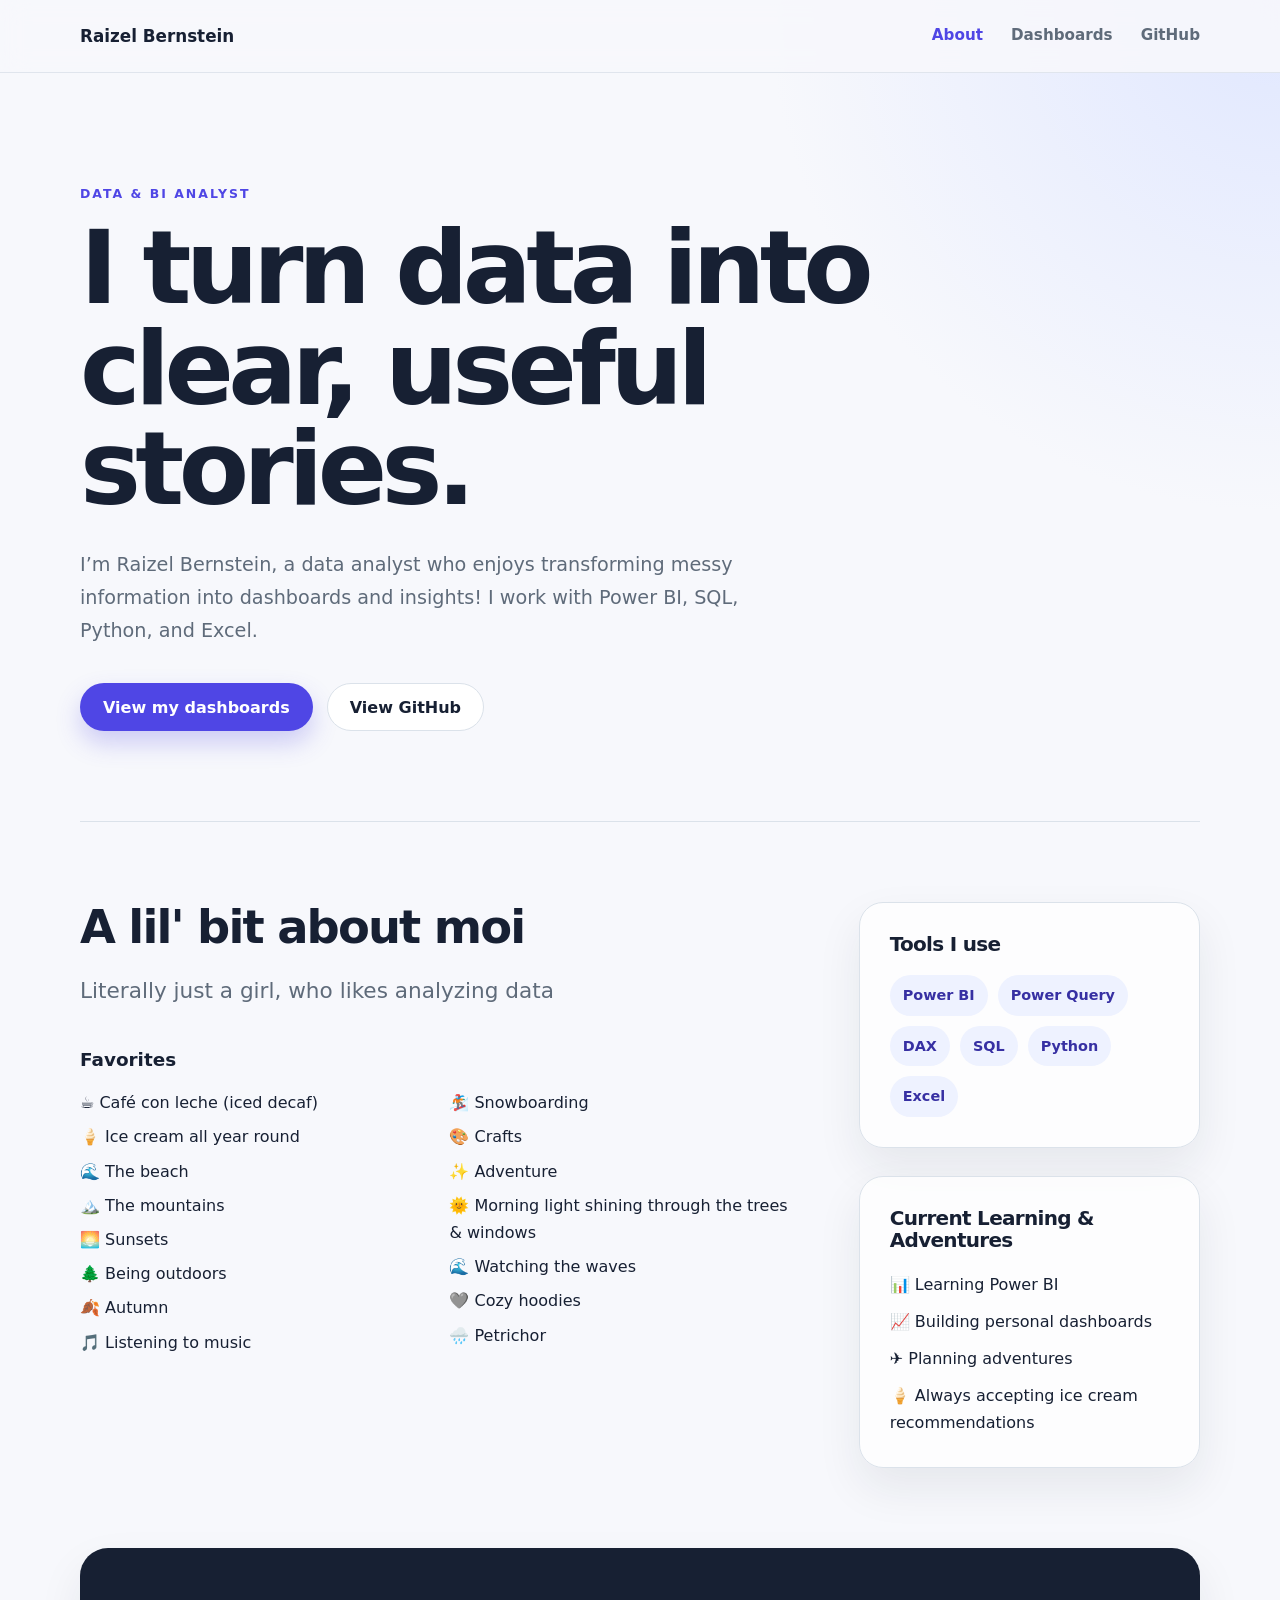
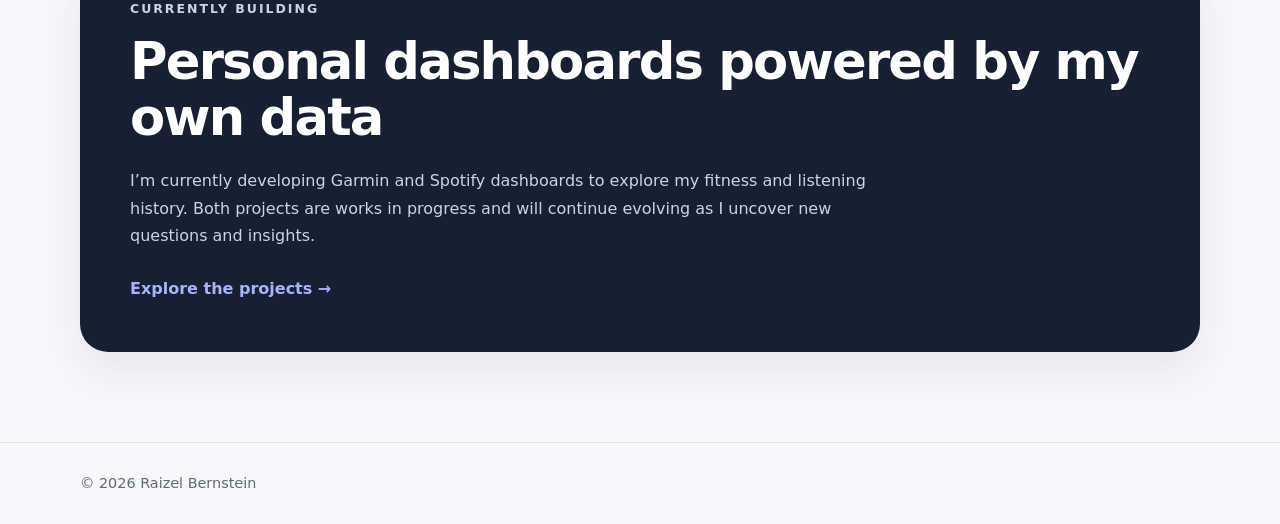
==== index.html @ 5e297c89 "cafe con leche iced decaf" ====
<!DOCTYPE html>
<html lang="en">
<head>
  <meta charset="UTF-8">
  <meta name="viewport" content="width=device-width, initial-scale=1.0">
  <meta name="description" content="Portfolio of Raizel Bernstein, a Data and BI Analyst.">
  <title>Raizel Bernstein | Data Analyst</title>
  <link rel="stylesheet" href="styles.css">
</head>

<body>
  <header class="site-header">
    <nav class="container navigation" aria-label="Main navigation">
      <a class="brand" href="index.html">Raizel Bernstein</a>

      <div class="nav-links">
        <a class="active" href="index.html">About</a>
        <a href="dashboards.html">Dashboards</a>
        <a href="https://github.com/raizelistaken" target="_blank" rel="noopener">
          GitHub
        </a>
      </div>
    </nav>
  </header>

  <main>
    <section class="container hero">
      <p class="eyebrow">DATA &amp; BI ANALYST</p>

      <h1>I turn data into clear, useful stories.</h1>

      <p class="hero-text">
        I’m Raizel Bernstein, a data analyst who enjoys transforming messy
        information into dashboards and insights!
        I work with Power BI, SQL, Python, and Excel.
      </p>

      <div class="button-group">
        <a class="button primary" href="dashboards.html">View my dashboards</a>
        <a class="button secondary"
           href="https://github.com/raizelistaken"
           target="_blank"
           rel="noopener">
          View GitHub
        </a>
      </div>
    </section>

    <section class="container about-grid">
<div>
  <p class="section-label">A lil' bit about moi</p>

  <p class="about-intro">
    Literally just a girl, who likes analyzing data 
  </p>

  <h3 class="favorites-title">Favorites</h3>

  <ul class="favorites-list">
    <li>☕ Café con leche (iced decaf)</li>
    <li>🍦 Ice cream all year round</li>
    <li>🌊 The beach</li>
    <li>🏔️ The mountains</li>
    <li>🌅 Sunsets</li>
    <li>🌲 Being outdoors</li>
    <li>🍂 Autumn</li>
    <li>🎵 Listening to music</li>
    <li>🏂 Snowboarding</li>
    <li>🎨 Crafts</li>
    <li>✨ Adventure</li>
    <li>🌞 Morning light shining through the trees &amp; windows</li>
    <li>🌊 Watching the waves</li>
    <li>🩶 Cozy hoodies</li>
    <li>🌧️ Petrichor</li>
  </ul>
</div>

      <div class="about-sidebar">

  <aside class="skills-card">
    <h2>Tools I use</h2>

    <div class="skill-list">
      <span>Power BI</span>
      <span>Power Query</span>
      <span>DAX</span>
      <span>SQL</span>
      <span>Python</span>
      <span>Excel</span>
    </div>
  </aside>

  <aside class="skills-card">
    <h2>Current Learning &amp; Adventures</h2>

    <ul class="current-list">
      <li>📊 Learning Power BI</li>
      <li>📈 Building personal dashboards</li>
      <li>✈️ Planning adventures</li>
      <li>🍦 Always accepting ice cream recommendations</li>
    </ul>
  </aside>

</div>
    </section>

    <section class="container current-work">
      <p class="section-label">CURRENTLY BUILDING</p>
      <h2>Personal dashboards powered by my own data</h2>

      <p>
        I’m currently developing Garmin and Spotify dashboards to explore my
        fitness and listening history. Both projects are works in progress and
        will continue evolving as I uncover new questions and insights.
      </p>

      <a class="text-link" href="dashboards.html">
        Explore the projects →
      </a>
    </section>
  </main>

  <footer>
    <div class="container">
      <p>© 2026 Raizel Bernstein</p>
    </div>
  </footer>
</body>
</html>
---- styles.css ----
:root {
  --background: #f7f8fc;
  --surface: #ffffff;
  --text: #172033;
  --muted: #5f6b7a;
  --accent: #4f46e5;
  --accent-dark: #3730a3;
  --accent-soft: #eef2ff;
  --border: #dbe2ea;
  --shadow: 0 20px 45px rgba(23, 32, 51, 0.08);
}

* {
  box-sizing: border-box;
}

html {
  scroll-behavior: smooth;
}

body {
  margin: 0;
  color: var(--text);
  background:
    radial-gradient(circle at top right, #e0e7ff 0, transparent 32rem),
    var(--background);
  font-family:
    Inter, ui-sans-serif, system-ui, -apple-system, BlinkMacSystemFont,
    "Segoe UI", sans-serif;
  line-height: 1.7;
}

a {
  color: inherit;
}

.container {
  width: min(1120px, calc(100% - 40px));
  margin: 0 auto;
}

/* Navigation */

.site-header {
  position: sticky;
  top: 0;
  z-index: 10;
  border-bottom: 1px solid rgba(219, 226, 234, 0.8);
  background: rgba(247, 248, 252, 0.88);
  backdrop-filter: blur(14px);
}

.navigation {
  display: flex;
  align-items: center;
  justify-content: space-between;
  min-height: 72px;
}

.brand {
  color: var(--text);
  font-size: 1.05rem;
  font-weight: 750;
  text-decoration: none;
}

.nav-links {
  display: flex;
  align-items: center;
  gap: 28px;
}

.nav-links a {
  color: var(--muted);
  font-size: 0.95rem;
  font-weight: 650;
  text-decoration: none;
}

.nav-links a:hover,
.nav-links a.active {
  color: var(--accent);
}

/* Hero */

.hero {
  padding: 110px 0 90px;
}

.eyebrow,
.section-label {
  margin: 0 0 14px;
  color: var(--accent);
  font-size: 0.78rem;
  font-weight: 800;
  letter-spacing: 0.16em;
}

.hero h1 {
  max-width: 900px;
  margin: 0;
  font-size: clamp(3rem, 8vw, 6.4rem);
  line-height: 0.98;
  letter-spacing: -0.055em;
}

.hero-text {
  max-width: 700px;
  margin: 30px 0 0;
  color: var(--muted);
  font-size: 1.2rem;
}

.button-group {
  display: flex;
  flex-wrap: wrap;
  gap: 14px;
  margin-top: 36px;
}

.button {
  display: inline-flex;
  align-items: center;
  justify-content: center;
  min-height: 48px;
  padding: 0 22px;
  border: 1px solid transparent;
  border-radius: 999px;
  font-weight: 750;
  text-decoration: none;
  transition:
    transform 160ms ease,
    box-shadow 160ms ease,
    background 160ms ease;
}

.button:hover {
  transform: translateY(-2px);
}

.button.primary {
  color: #ffffff;
  background: var(--accent);
  box-shadow: 0 12px 24px rgba(79, 70, 229, 0.25);
}

.button.primary:hover {
  background: var(--accent-dark);
}

.button.secondary {
  border-color: var(--border);
  background: var(--surface);
}

/* About */

.about-grid {
  display: grid;
  grid-template-columns: 1.35fr 0.65fr;
  gap: 70px;
  align-items: start;
  padding: 80px 0;
  border-top: 1px solid var(--border);
}

.about-grid h2,
.current-work h2,
.page-intro h1 {
  margin: 0 0 22px;
  font-size: clamp(2rem, 4vw, 3.4rem);
  line-height: 1.1;
  letter-spacing: -0.035em;
}

.about-grid p,
.current-work p,
.page-intro p {
  color: var(--muted);
}

.skills-card {
  padding: 30px;
  border: 1px solid var(--border);
  border-radius: 24px;
  background: rgba(255, 255, 255, 0.78);
  box-shadow: var(--shadow);
}

.skills-card h2 {
  margin-bottom: 20px;
  font-size: 1.25rem;
}

.skill-list {
  display: flex;
  flex-wrap: wrap;
  gap: 10px;
}

.skill-list span {
  padding: 8px 13px;
  border-radius: 999px;
  color: var(--accent-dark);
  background: var(--accent-soft);
  font-size: 0.9rem;
  font-weight: 700;
}

.current-work {
  margin-bottom: 90px;
  padding: 50px;
  border-radius: 28px;
  background: var(--text);
  box-shadow: var(--shadow);
}

.current-work h2 {
  color: #ffffff;
}

.current-work p {
  max-width: 760px;
  color: #cbd5e1;
}

.about-sidebar {
  display: flex;
  flex-direction: column;
  gap: 28px;
}

.about-grid .section-label {
  margin-bottom: 20px;
  color: var(--text);
  font-size: 2.9rem;
  font-weight: 800;
  line-height: 1.1;
  letter-spacing: -0.04em;
  text-transform: none;
}

.about-intro {
  margin: 0 0 34px;
  font-size: 1.35rem;
  color: var(--muted);
}

.favorites-title {
  margin: 0 0 14px;
  font-size: 1.15rem;
}

.favorites-list,
.current-list {
  list-style: none;
  padding: 0;
  margin: 0;
}

.favorites-list {
  columns: 2;
  column-gap: 30px;
}

.favorites-list li {
  margin-bottom: 7px;
  break-inside: avoid;
}

.current-list li {
  margin-bottom: 10px;
}

.current-list li:last-child {
  margin-bottom: 0;
}

.text-link {
  display: inline-block;
  margin-top: 10px;
  color: #a5b4fc;
  font-weight: 750;
  text-decoration: none;
}

.text-link:hover {
  color: #ffffff;
}

/* Dashboard page */

.page-intro {
  padding: 90px 0 50px;
}

.page-intro p {
  max-width: 720px;
  font-size: 1.15rem;
}

.project-grid {
  display: grid;
  grid-template-columns: repeat(2, 1fr);
  gap: 26px;
  padding-bottom: 100px;
}

.project-card {
  display: flex;
  flex-direction: column;
  padding: 34px;
  border: 1px solid var(--border);
  border-radius: 26px;
  background: rgba(255, 255, 255, 0.82);
  box-shadow: var(--shadow);
}

.project-card h2 {
  margin: 20px 0 12px;
  font-size: 1.7rem;
}

.project-card p {
  color: var(--muted);
}

.project-card ul {
  padding-left: 20px;
  color: var(--muted);
}

.project-card .button {
  align-self: flex-start;
  margin-top: auto;
}

.status {
  align-self: flex-start;
  padding: 7px 11px;
  border-radius: 999px;
  color: #92400e;
  background: #fef3c7;
  font-size: 0.75rem;
  font-weight: 800;
  letter-spacing: 0.08em;
  text-transform: uppercase;
}

/* Footer */

footer {
  border-top: 1px solid var(--border);
}

footer .container {
  padding: 28px 0;
}

footer p {
  margin: 0;
  color: var(--muted);
  font-size: 0.9rem;
}

/* Accessibility */

a:focus-visible {
  outline: 3px solid #818cf8;
  outline-offset: 4px;
}

/* Mobile */

@media (max-width: 760px) {
  .navigation {
    align-items: flex-start;
    flex-direction: column;
    gap: 12px;
    padding: 18px 0;
  }

  .nav-links {
    gap: 18px;
  }

  .hero {
    padding: 75px 0 65px;
  }

  .about-grid,
  .project-grid {
    grid-template-columns: 1fr;
  }

  .about-grid {
    gap: 35px;
  }

  .favorites-list {
  columns: 1;
}

  .current-work {
    padding: 32px 25px;
  }
}
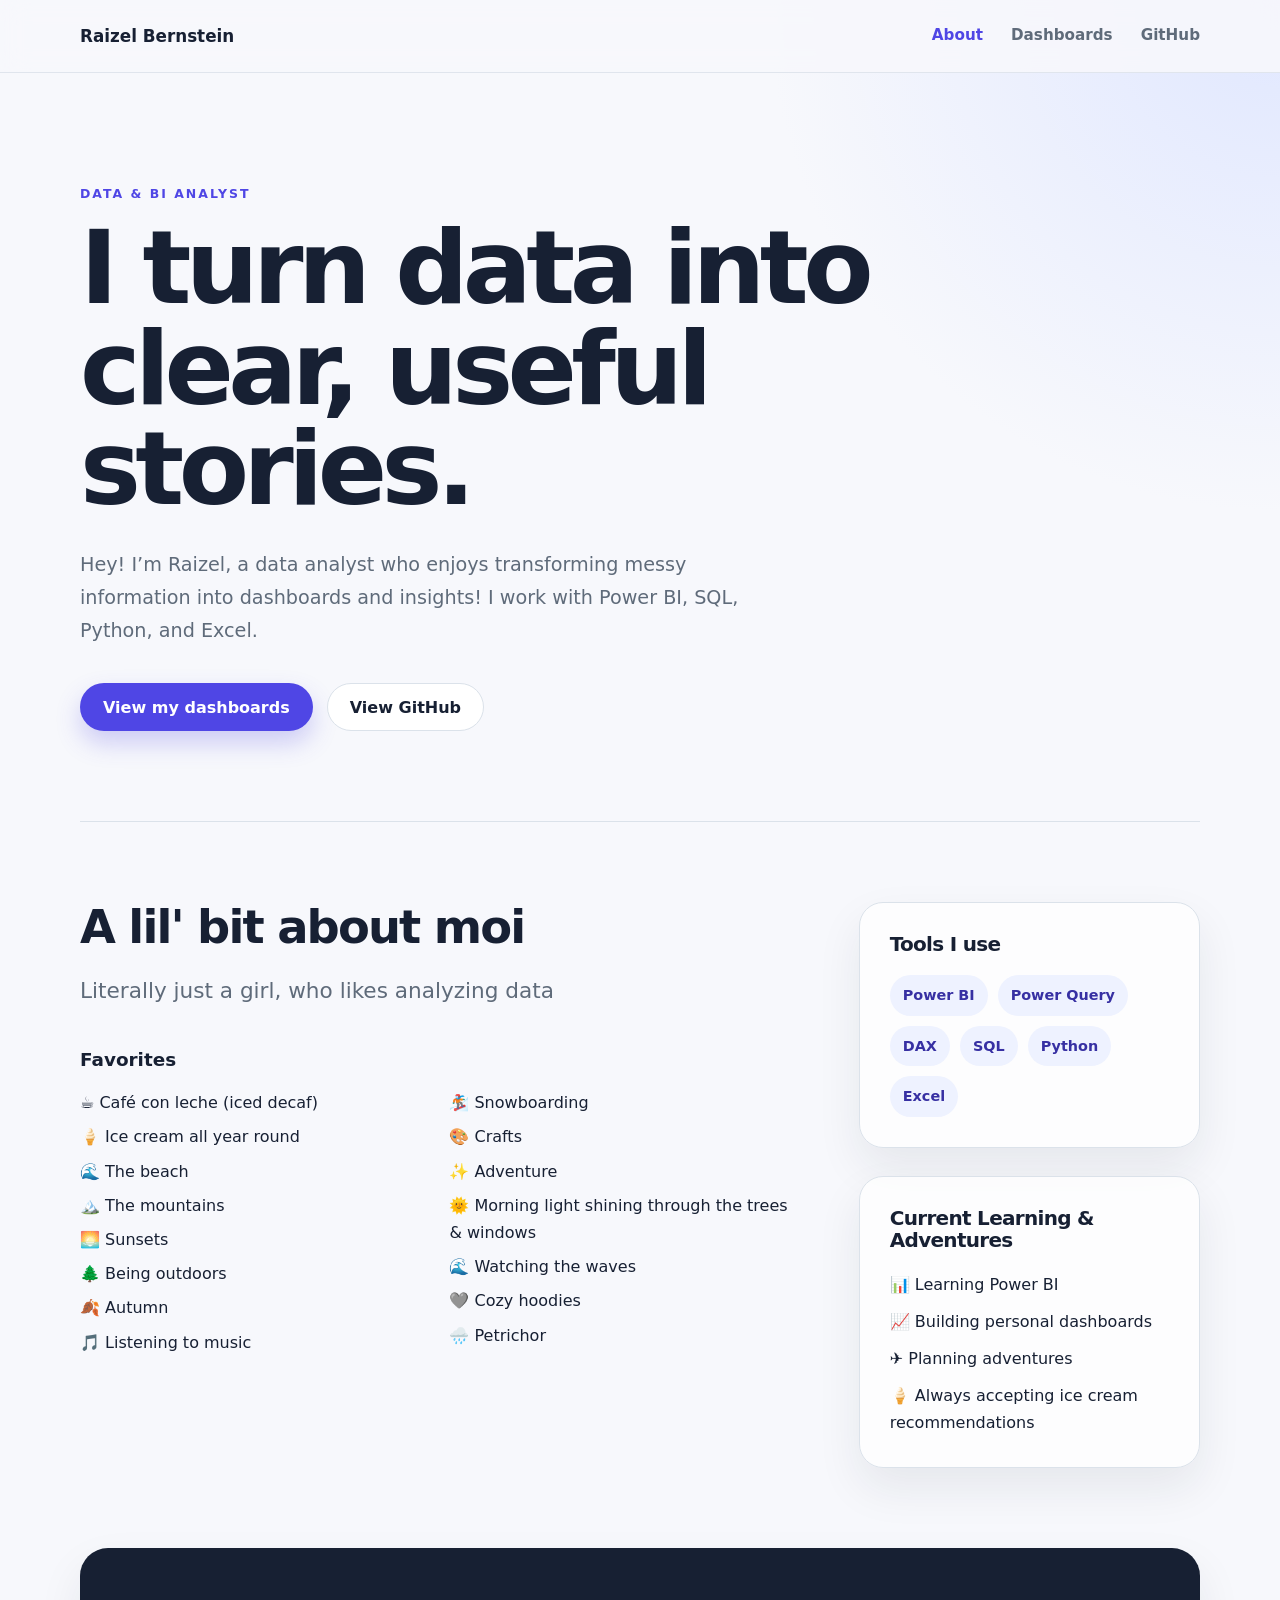
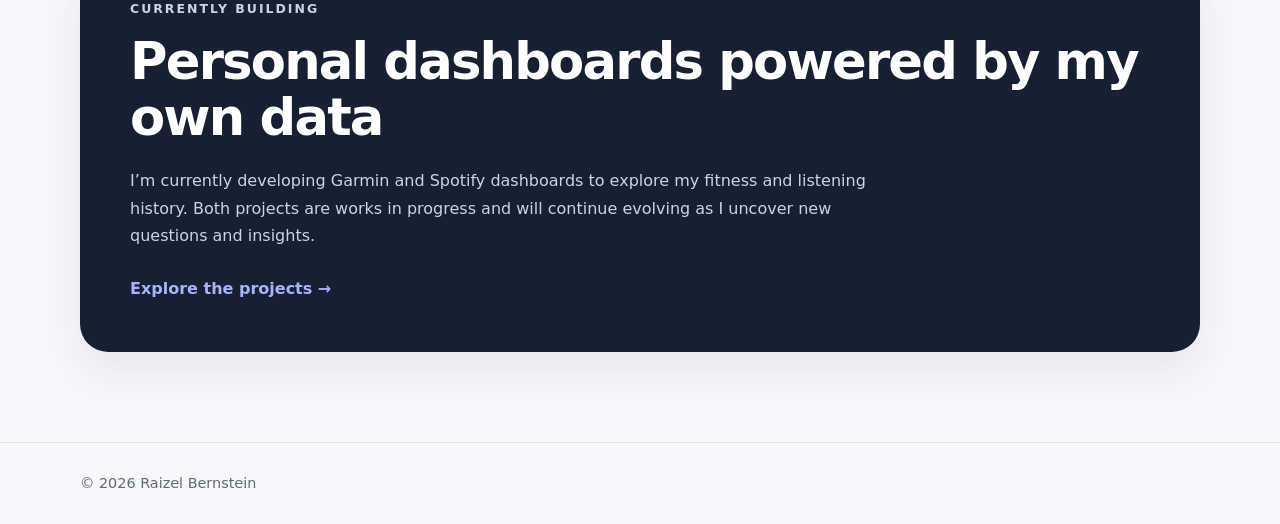
==== commit 8176147c: "update hero-text" ====
--- a/index.html
+++ b/index.html
@@ -30,7 +30,7 @@
       <h1>I turn data into clear, useful stories.</h1>
 
       <p class="hero-text">
-        I’m Raizel Bernstein, a data analyst who enjoys transforming messy
+        Hey! I’m Raizel, a data analyst who enjoys transforming messy
         information into dashboards and insights!
         I work with Power BI, SQL, Python, and Excel.
       </p>
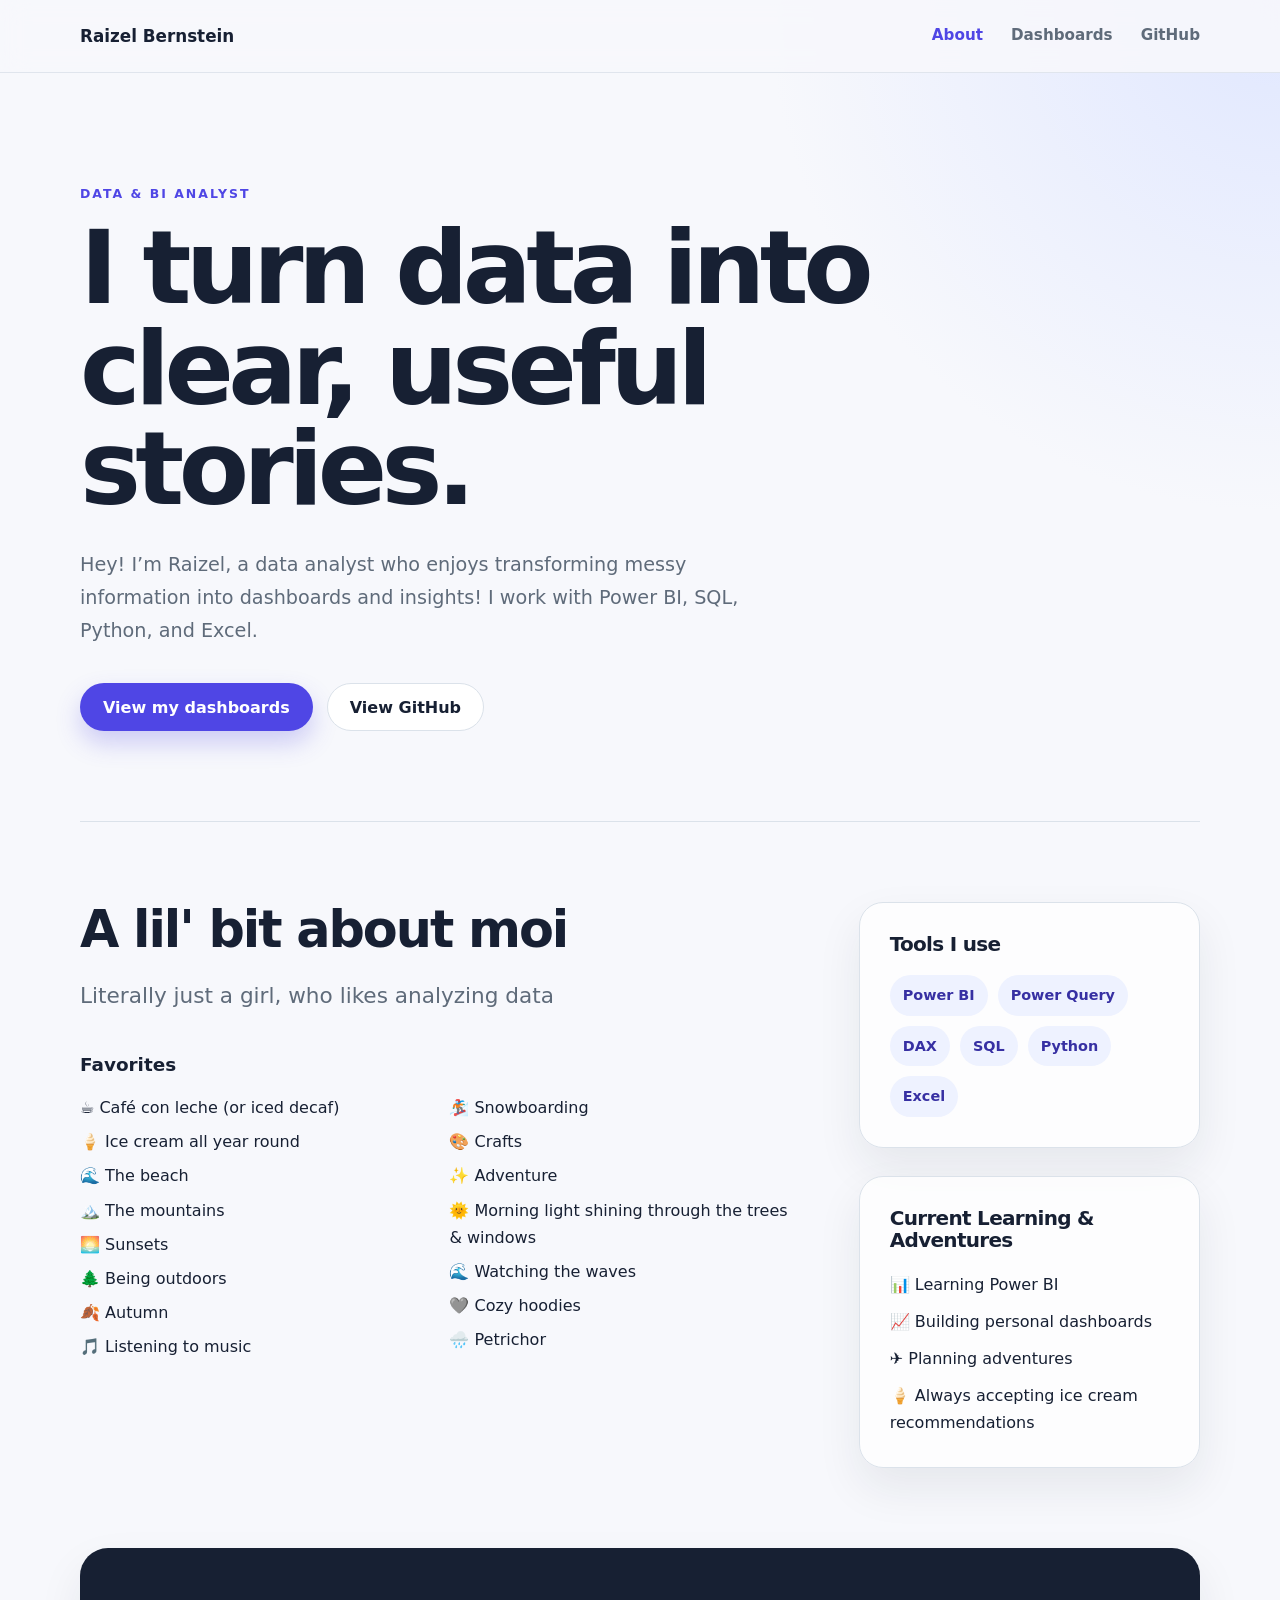
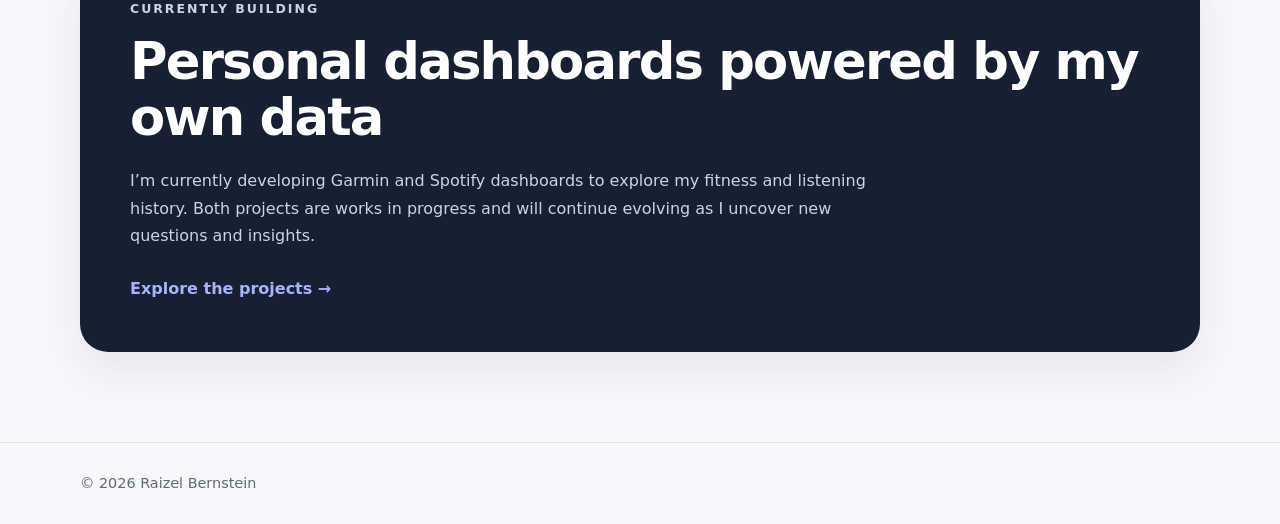
==== commit 1a283f0b: "Update index.html" ====
--- a/index.html
+++ b/index.html
@@ -57,7 +57,7 @@
   <h3 class="favorites-title">Favorites</h3>
 
   <ul class="favorites-list">
-    <li>☕ Café con leche (iced decaf)</li>
+    <li>☕ Café con leche (or iced decaf)</li>
     <li>🍦 Ice cream all year round</li>
     <li>🌊 The beach</li>
     <li>🏔️ The mountains</li>
--- a/styles.css
+++ b/styles.css
@@ -234,7 +234,7 @@
 .about-grid .section-label {
   margin-bottom: 20px;
   color: var(--text);
-  font-size: 2.9rem;
+  font-size: 3.18rem;
   font-weight: 800;
   line-height: 1.1;
   letter-spacing: -0.04em;
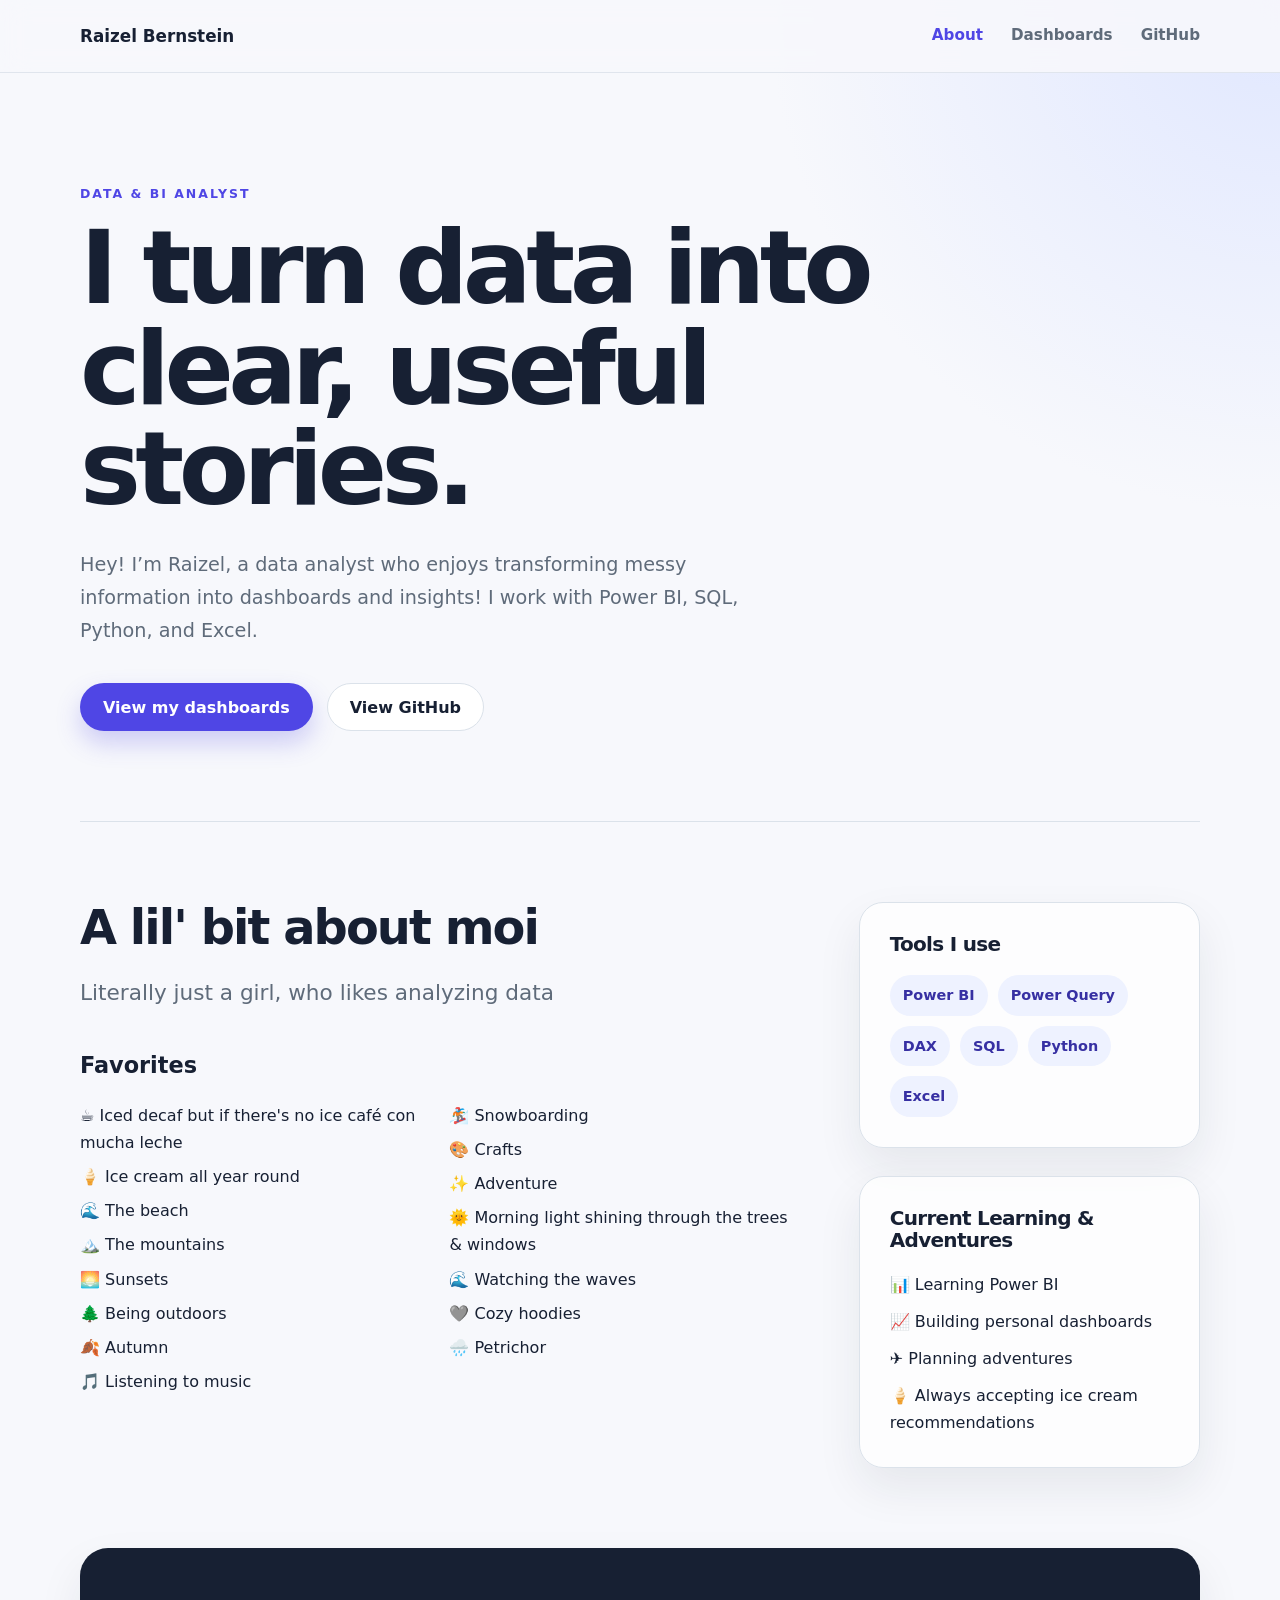
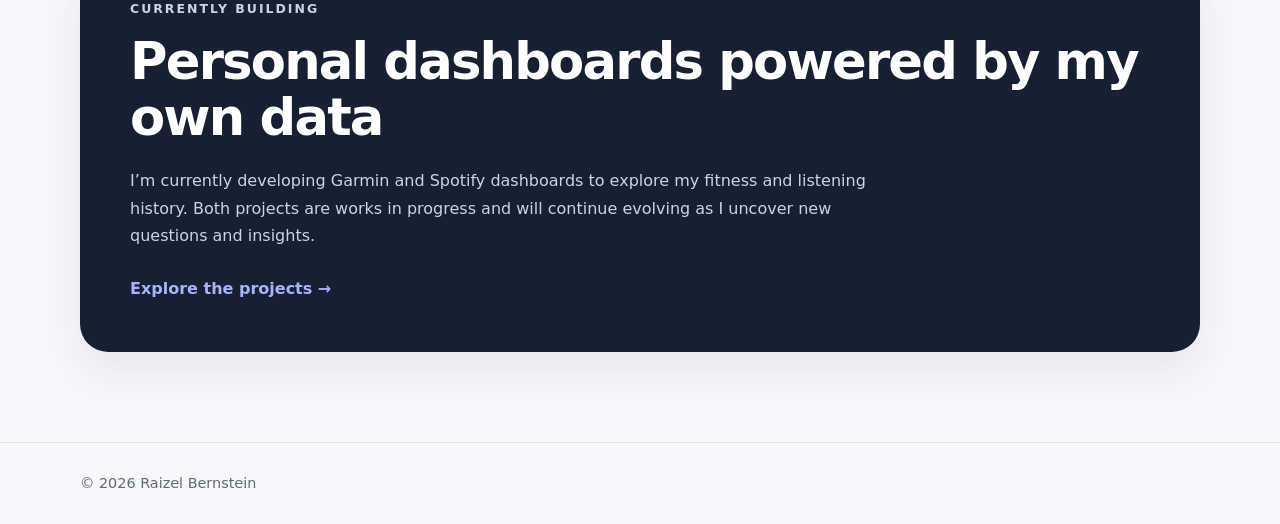
==== commit 0e945086: "cafe con leche" ====
--- a/index.html
+++ b/index.html
@@ -57,7 +57,7 @@
   <h3 class="favorites-title">Favorites</h3>
 
   <ul class="favorites-list">
-    <li>☕ Café con leche (or iced decaf)</li>
+    <li>☕ Iced decaf but if there's no ice café con mucha leche </li>
     <li>🍦 Ice cream all year round</li>
     <li>🌊 The beach</li>
     <li>🏔️ The mountains</li>
--- a/styles.css
+++ b/styles.css
@@ -234,7 +234,7 @@
 .about-grid .section-label {
   margin-bottom: 20px;
   color: var(--text);
-  font-size: 3.18rem;
+  font-size: 2.99rem;
   font-weight: 800;
   line-height: 1.1;
   letter-spacing: -0.04em;
@@ -248,8 +248,9 @@
 }
 
 .favorites-title {
-  margin: 0 0 14px;
-  font-size: 1.15rem;
+    margin: 0 0 18px;
+    font-size: 1.4rem;
+    font-weight: 700;
 }
 
 .favorites-list,
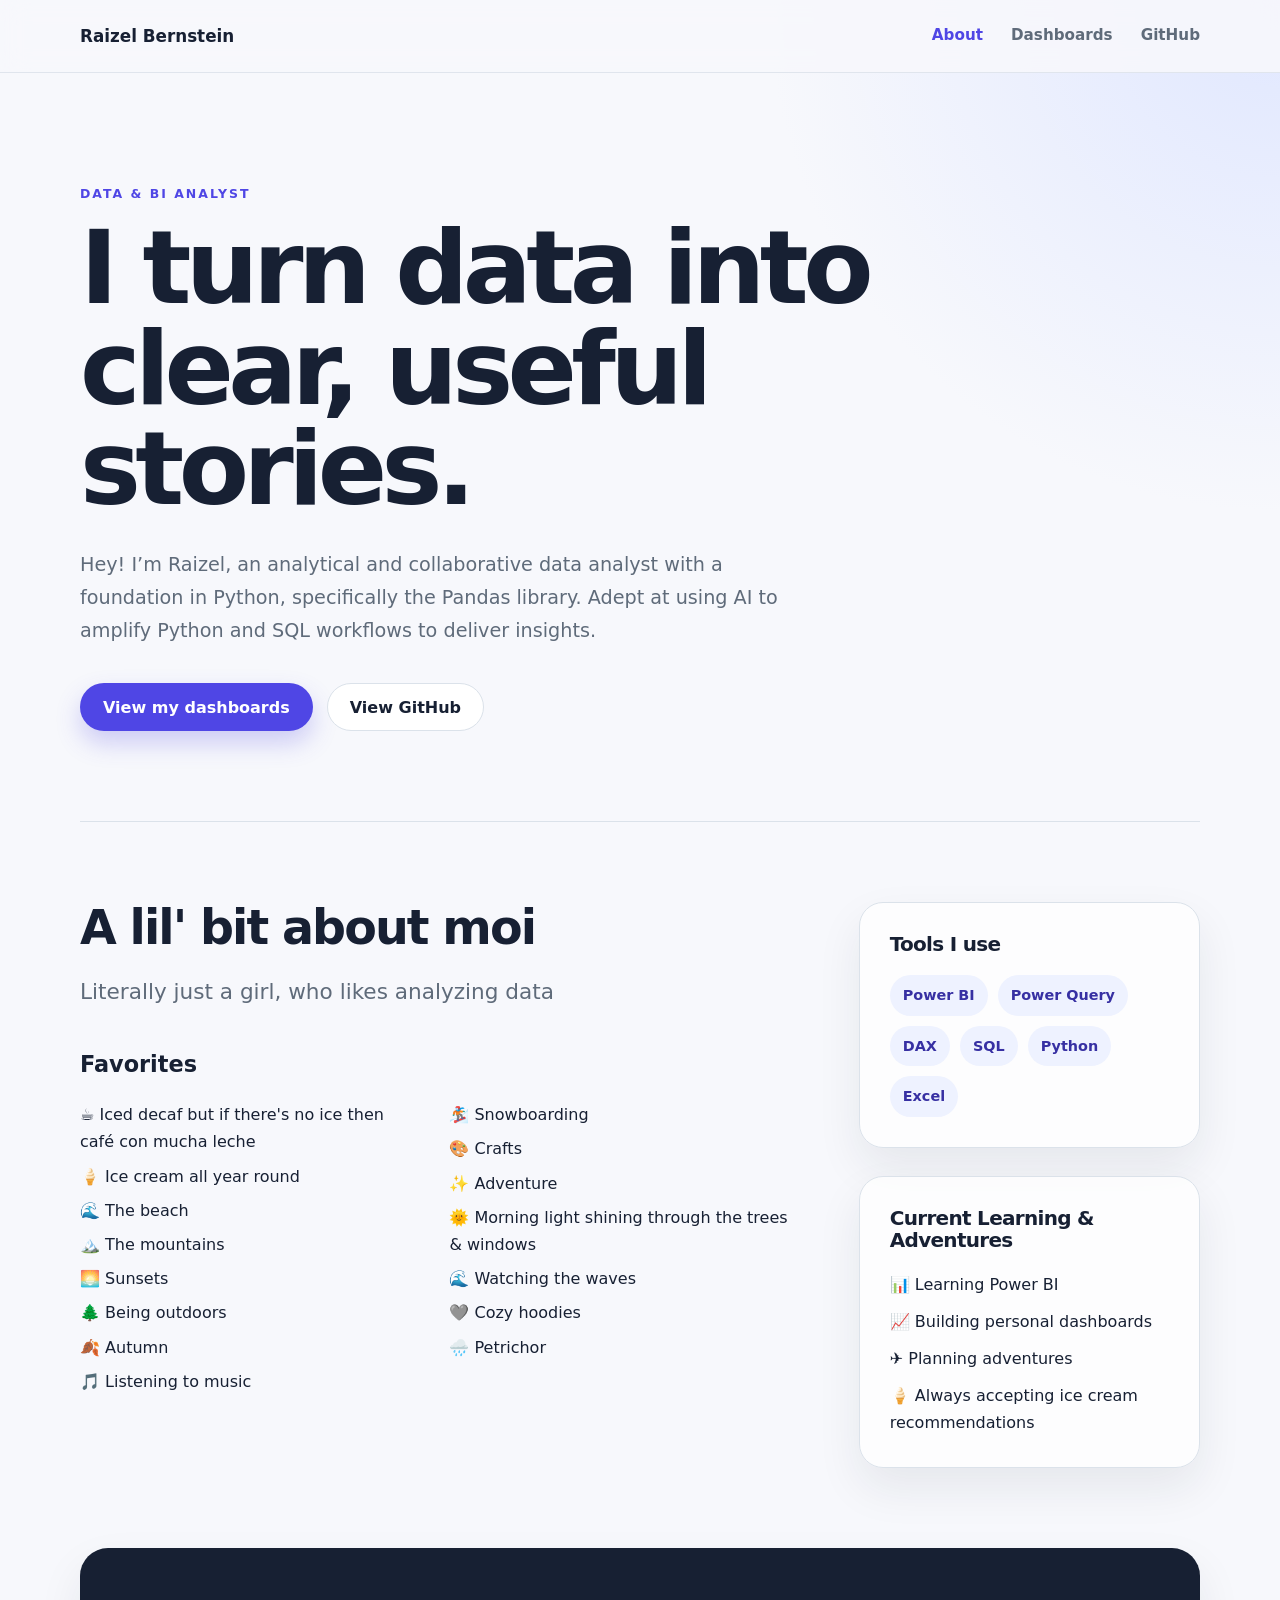
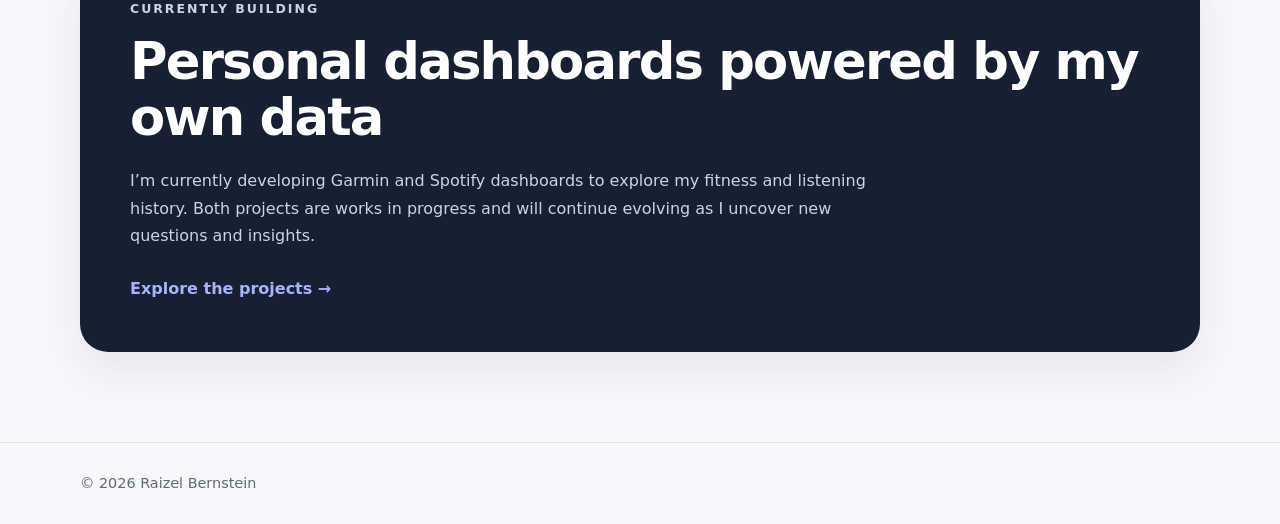
==== commit 70fd477f: "Update index.html" ====
--- a/index.html
+++ b/index.html
@@ -30,9 +30,7 @@
       <h1>I turn data into clear, useful stories.</h1>
 
       <p class="hero-text">
-        Hey! I’m Raizel, a data analyst who enjoys transforming messy
-        information into dashboards and insights!
-        I work with Power BI, SQL, Python, and Excel.
+        Hey! I’m Raizel, an analytical and collaborative data analyst with a foundation in Python, specifically the Pandas library. Adept at using AI to amplify Python and SQL workflows to deliver insights.
       </p>
 
       <div class="button-group">
@@ -57,7 +55,7 @@
   <h3 class="favorites-title">Favorites</h3>
 
   <ul class="favorites-list">
-    <li>☕ Iced decaf but if there's no ice café con mucha leche </li>
+    <li>☕ Iced decaf but if there's no ice then café con mucha leche </li>
     <li>🍦 Ice cream all year round</li>
     <li>🌊 The beach</li>
     <li>🏔️ The mountains</li>
--- a/styles.css
+++ b/styles.css
@@ -234,7 +234,7 @@
 .about-grid .section-label {
   margin-bottom: 20px;
   color: var(--text);
-  font-size: 2.99rem;
+  font-size: 2.97rem;
   font-weight: 800;
   line-height: 1.1;
   letter-spacing: -0.04em;
@@ -244,7 +244,7 @@
 .about-intro {
   margin: 0 0 34px;
   font-size: 1.35rem;
-  color: var(--muted);
+  color: #445066;
 }
 
 .favorites-title {
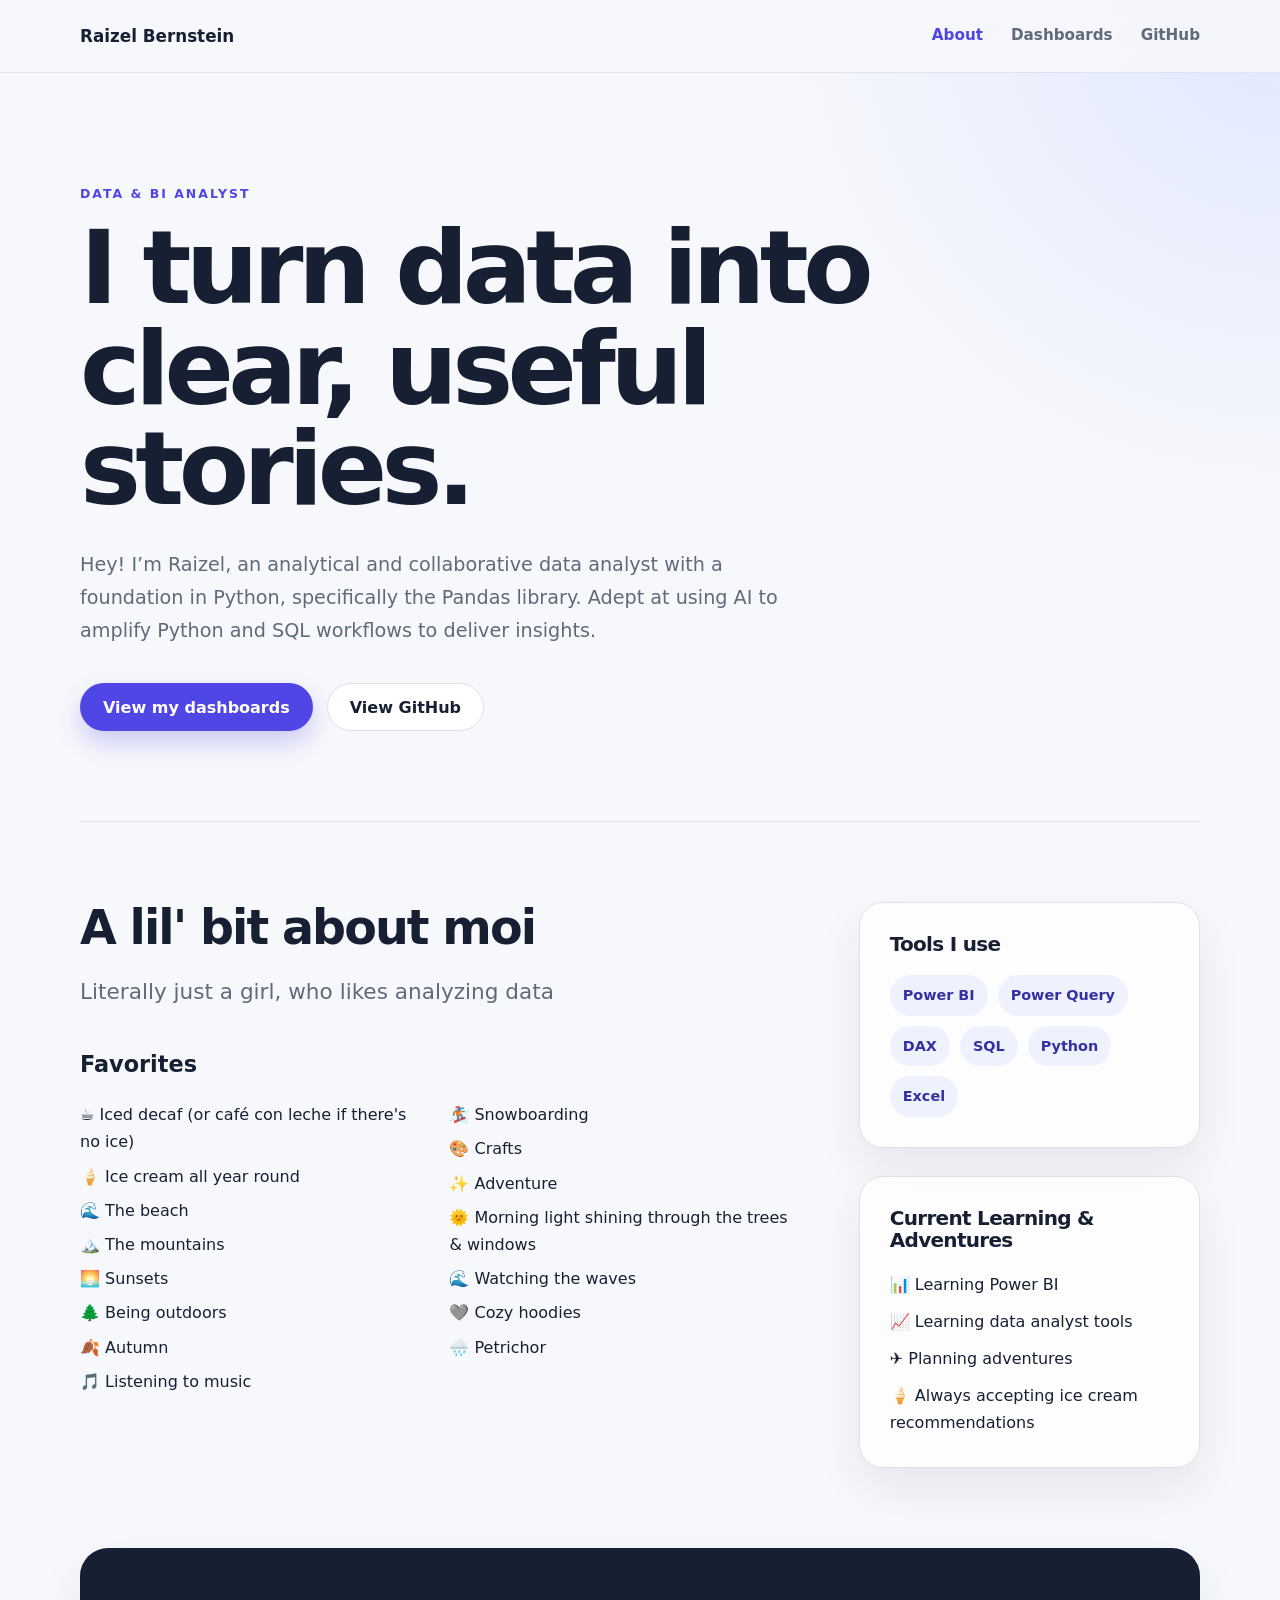
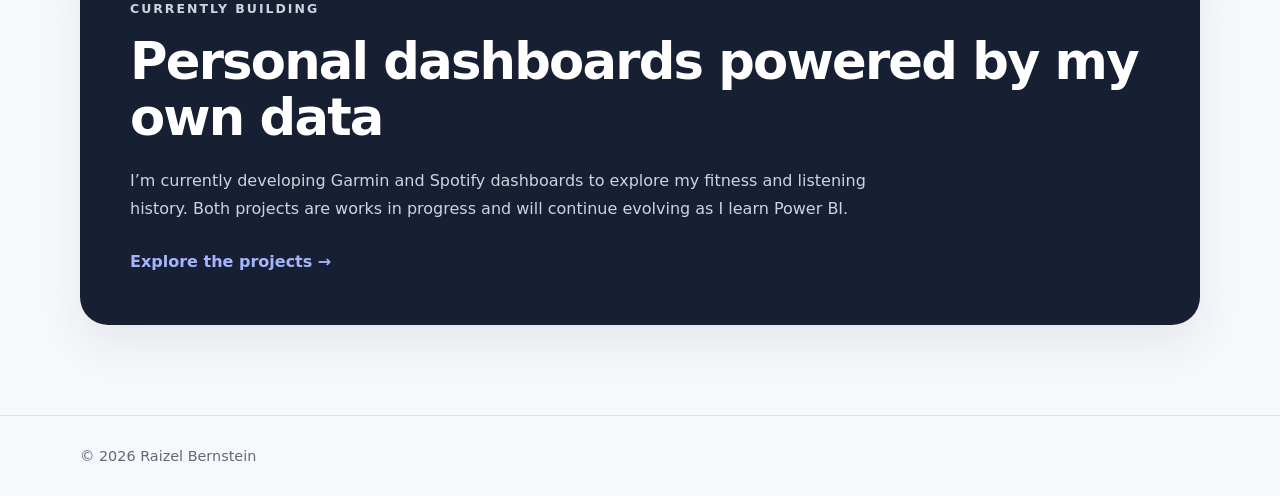
==== commit 3175691b: "Update index.html" ====
--- a/index.html
+++ b/index.html
@@ -55,7 +55,7 @@
   <h3 class="favorites-title">Favorites</h3>
 
   <ul class="favorites-list">
-    <li>☕ Iced decaf but if there's no ice then café con mucha leche </li>
+    <li>☕ Iced decaf (or café con leche if there's no ice) </li>
     <li>🍦 Ice cream all year round</li>
     <li>🌊 The beach</li>
     <li>🏔️ The mountains</li>
@@ -93,7 +93,7 @@
 
     <ul class="current-list">
       <li>📊 Learning Power BI</li>
-      <li>📈 Building personal dashboards</li>
+      <li>📈 Learning data analyst tools</li>
       <li>✈️ Planning adventures</li>
       <li>🍦 Always accepting ice cream recommendations</li>
     </ul>
@@ -109,7 +109,7 @@
       <p>
         I’m currently developing Garmin and Spotify dashboards to explore my
         fitness and listening history. Both projects are works in progress and
-        will continue evolving as I uncover new questions and insights.
+        will continue evolving as I learn Power BI. 
       </p>
 
       <a class="text-link" href="dashboards.html">
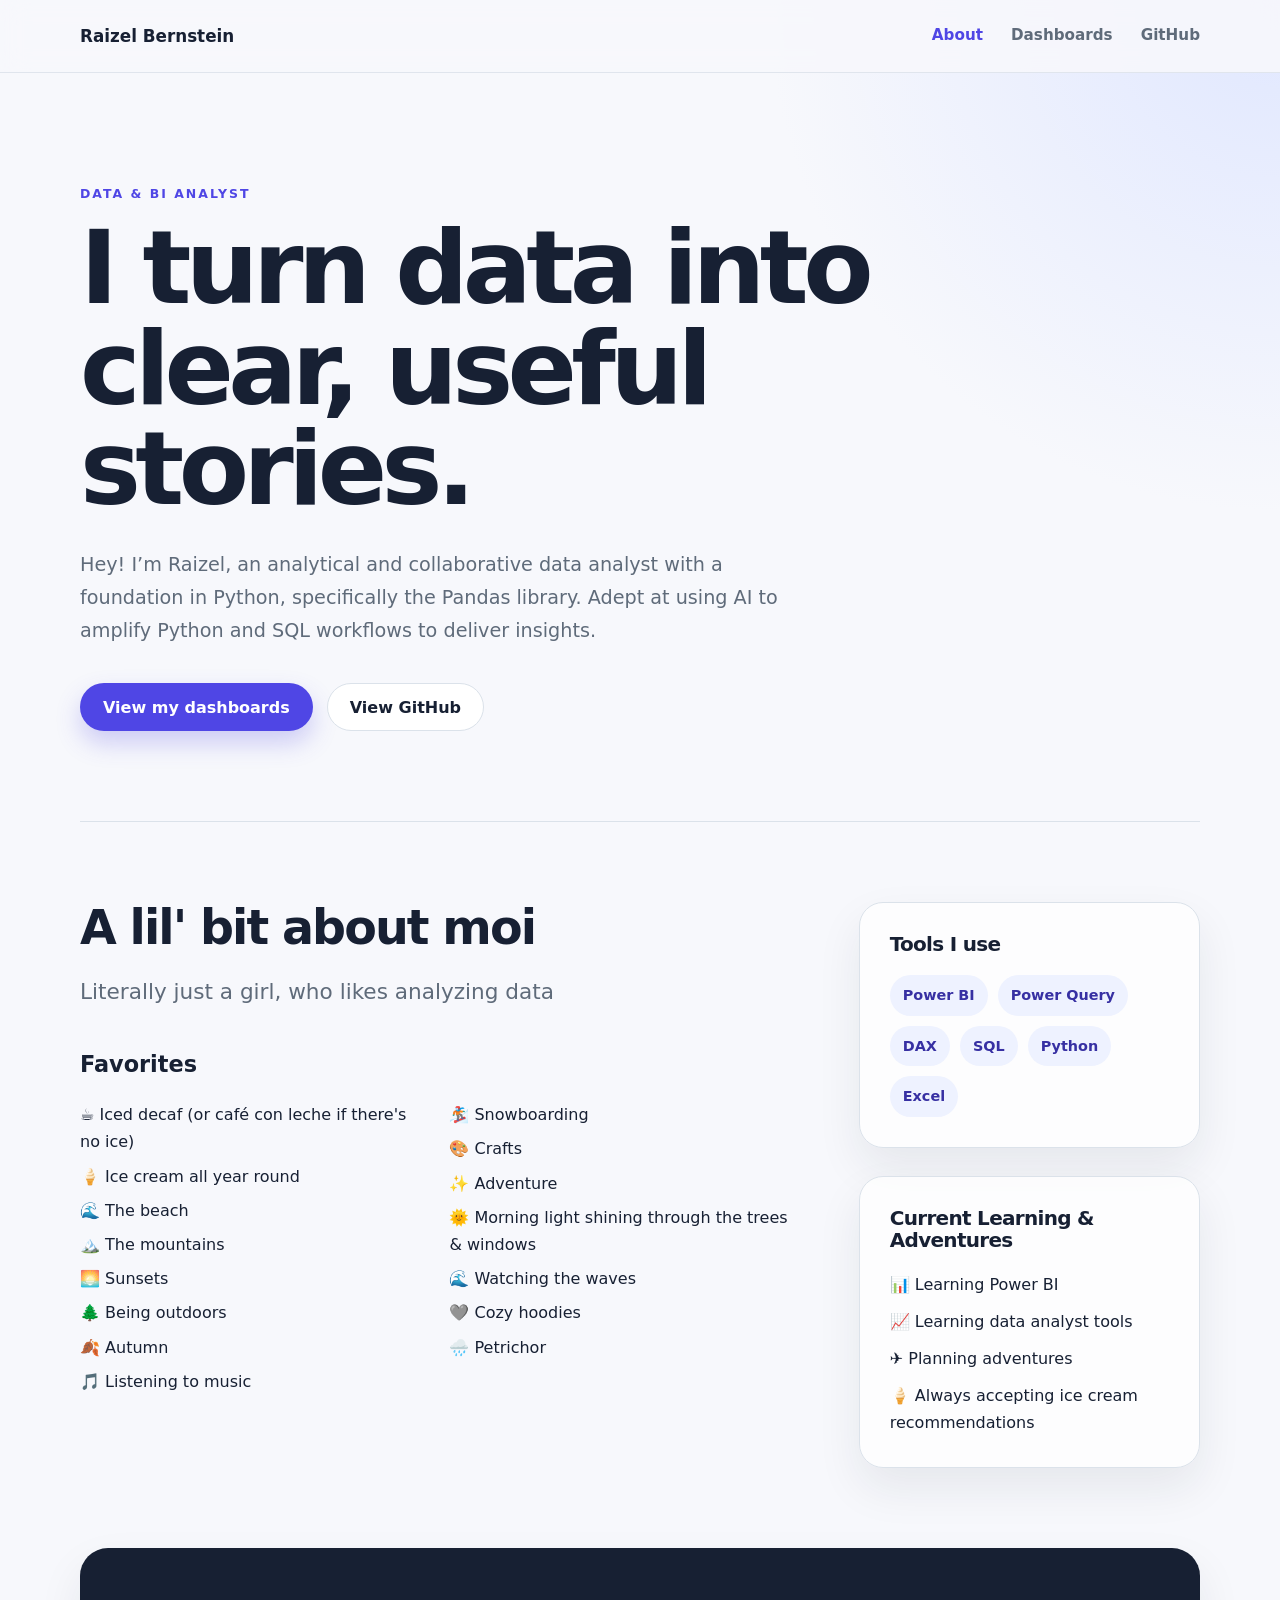
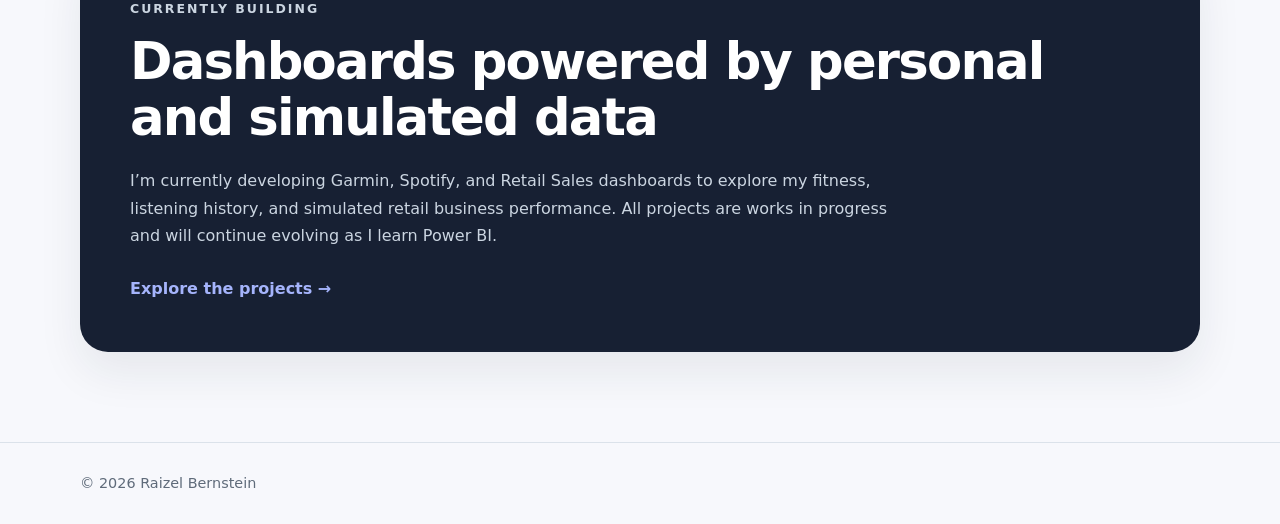
==== commit e7855ef9: "Update homepage with Retail Sales project" ====
--- a/index.html
+++ b/index.html
@@ -6,6 +6,15 @@
   <meta name="description" content="Portfolio of Raizel Bernstein, a Data and BI Analyst.">
   <title>Raizel Bernstein | Data Analyst</title>
   <link rel="stylesheet" href="styles.css">
+  <!-- Google tag (gtag.js) -->
+<script async src="https://www.googletagmanager.com/gtag/js?id=G-L27V0EQGVZ"></script>
+<script>
+  window.dataLayer = window.dataLayer || [];
+  function gtag(){dataLayer.push(arguments);}
+  gtag('js', new Date());
+
+  gtag('config', 'G-L27V0EQGVZ');
+</script>
 </head>
 
 <body>
@@ -104,11 +113,11 @@
 
     <section class="container current-work">
       <p class="section-label">CURRENTLY BUILDING</p>
-      <h2>Personal dashboards powered by my own data</h2>
+      <h2>Dashboards powered by personal and simulated data</h2>
 
       <p>
-        I’m currently developing Garmin and Spotify dashboards to explore my
-        fitness and listening history. Both projects are works in progress and
+        I’m currently developing Garmin, Spotify, and Retail Sales dashboards to explore my
+        fitness, listening history, and simulated retail business performance. All projects are works in progress and
         will continue evolving as I learn Power BI. 
       </p>
 
